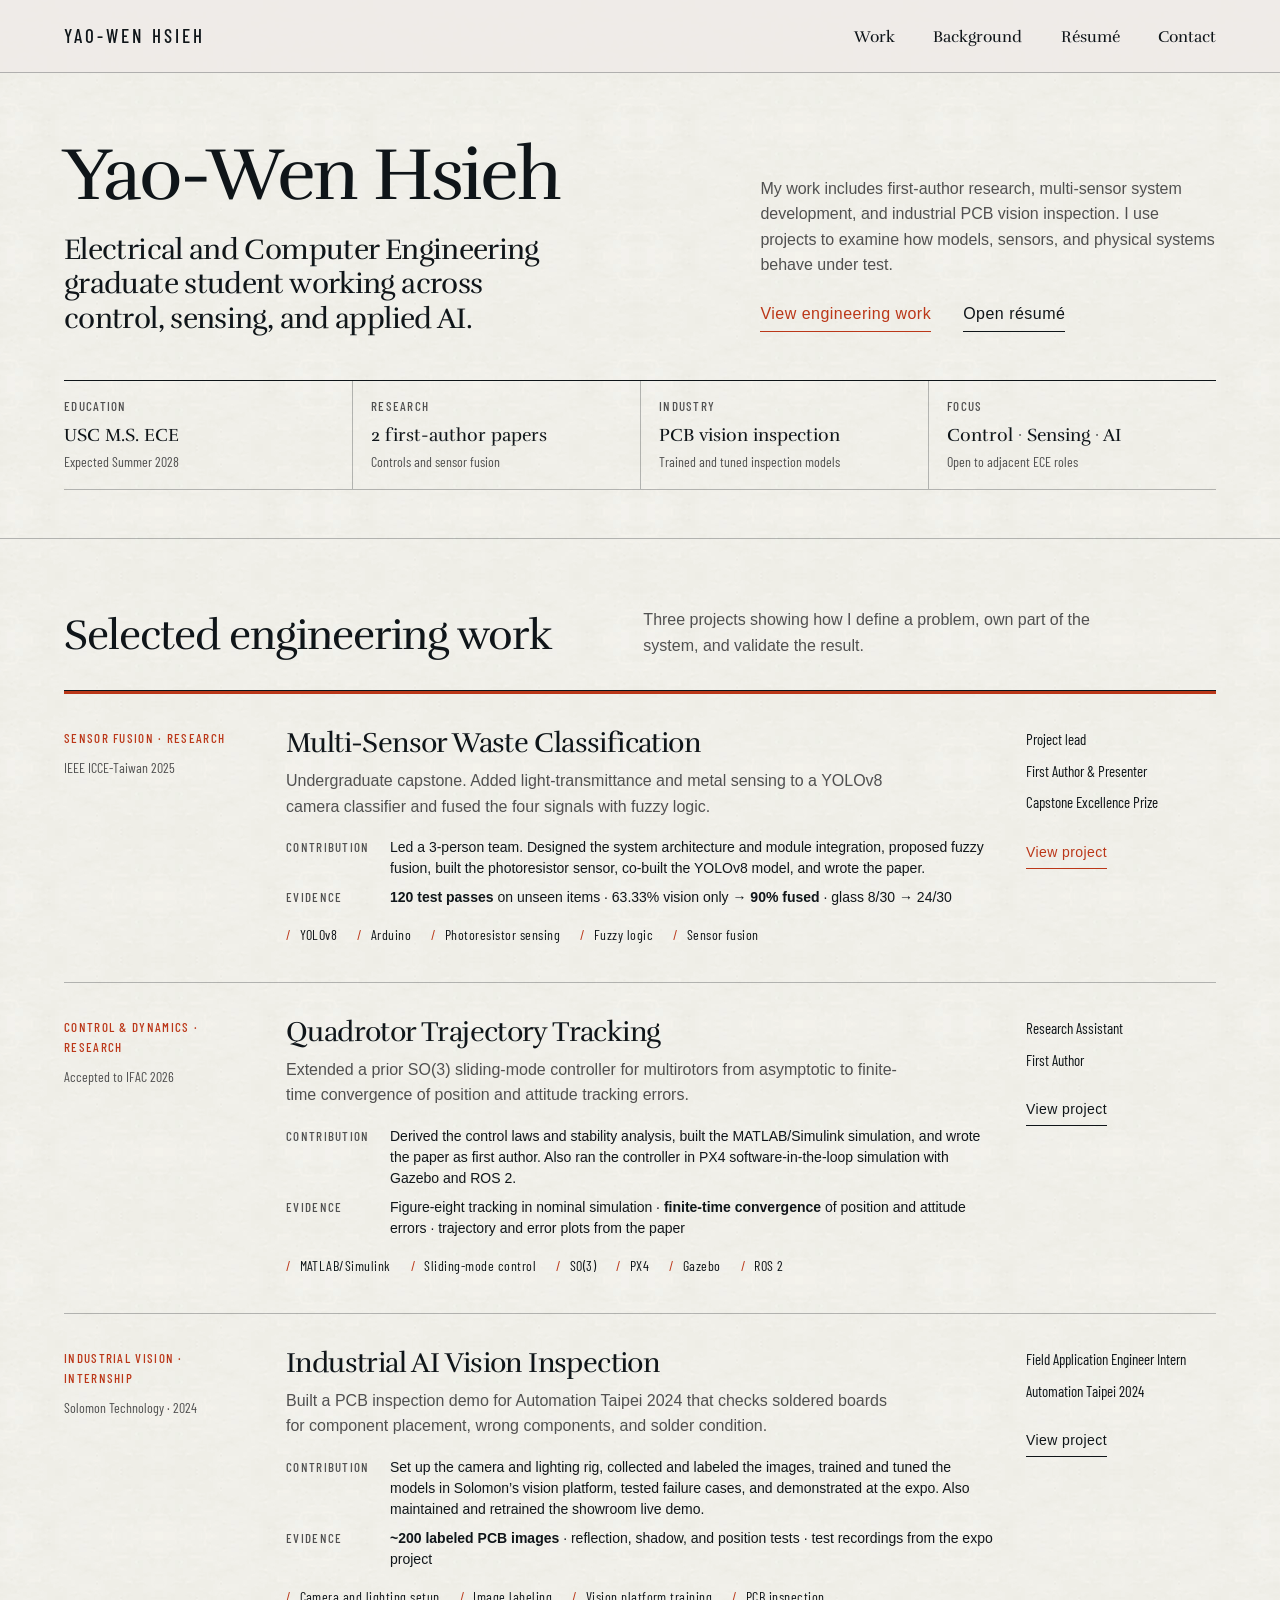
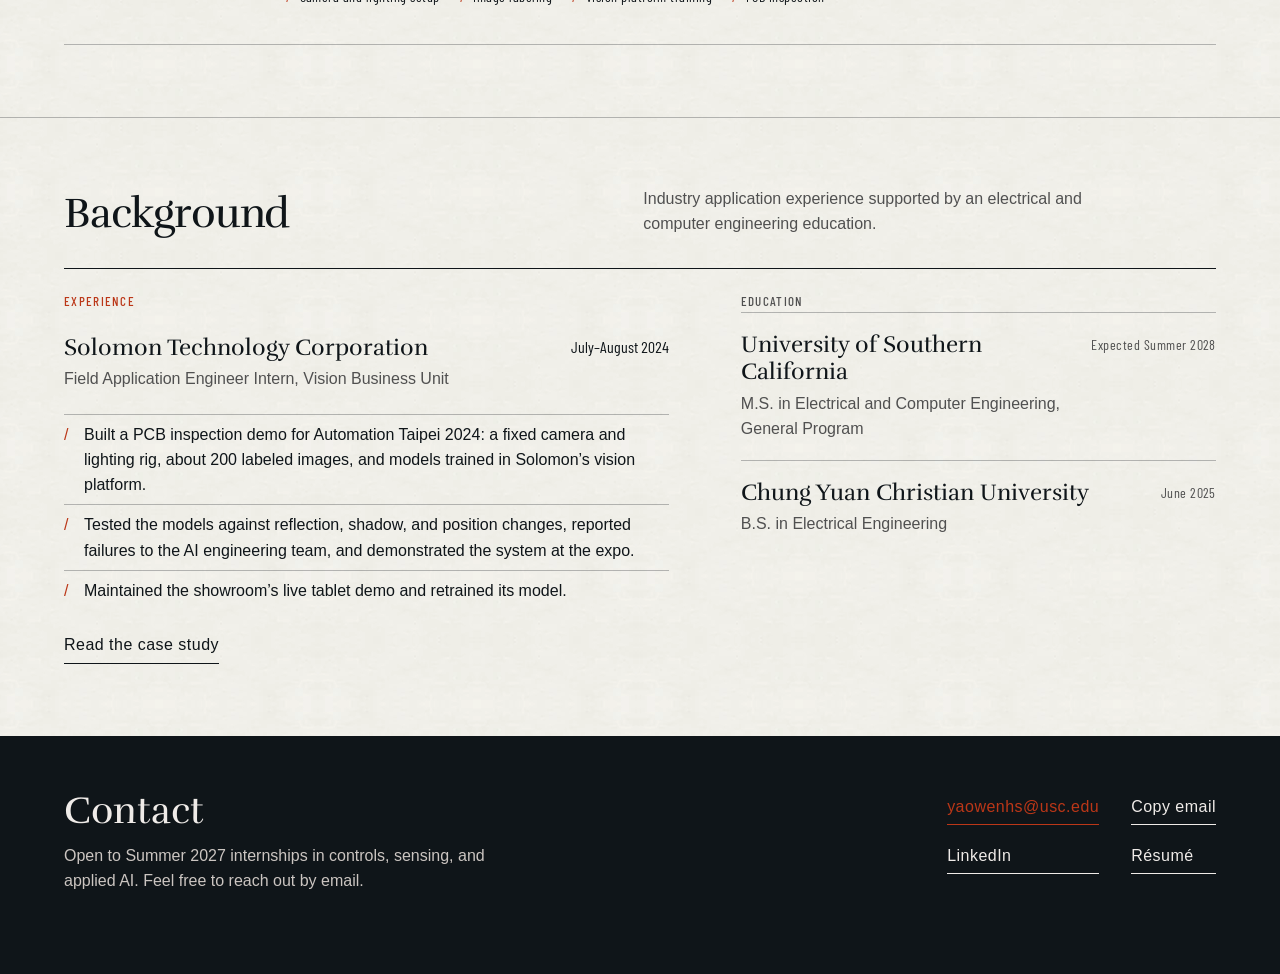
==== index.html @ 4ff39c46 "Initial site" ====
<!doctype html>
<html lang="en">
  <head>
    <meta charset="utf-8">
    <meta name="viewport" content="width=device-width, initial-scale=1">
    <meta name="description" content="Yao-Wen Hsieh is an electrical and computer engineering graduate student working across control, sensing, and applied AI.">
    <title>Yao-Wen Hsieh — Electrical &amp; Computer Engineering</title>
    <link rel="icon" href="assets/favicon.svg" type="image/svg+xml"><link rel="icon" href="assets/favicon-32.png" type="image/png" sizes="32x32"><link rel="apple-touch-icon" href="assets/apple-touch-icon.png"><link rel="canonical" href="https://yaowenhs.com/"><meta property="og:url" content="https://yaowenhs.com/"><meta property="og:type" content="website"><meta property="og:site_name" content="Yao-Wen Hsieh"><meta property="og:title" content="Yao-Wen Hsieh — Electrical &amp; Computer Engineering"><meta property="og:description" content="Yao-Wen Hsieh is an electrical and computer engineering graduate student working across control, sensing, and applied AI."><meta property="og:image" content="https://yaowenhs.com/assets/og.png"><meta property="og:image:width" content="1200"><meta property="og:image:height" content="630"><meta name="twitter:card" content="summary_large_image"><meta name="twitter:title" content="Yao-Wen Hsieh — Electrical &amp; Computer Engineering"><meta name="twitter:description" content="Yao-Wen Hsieh is an electrical and computer engineering graduate student working across control, sensing, and applied AI."><meta name="twitter:image" content="https://yaowenhs.com/assets/og.png">
    <link rel="stylesheet" href="styles.css">
  </head>
  <body>
    <a class="skip-link" href="#main-content">Skip to content</a>
    <header class="site-header">
      <div class="site-header__inner">
        <a class="wordmark" href="index.html" aria-label="Yao-Wen Hsieh home">Yao-Wen Hsieh</a>
        <nav class="site-nav" aria-label="Primary navigation">
          <a href="#work">Work</a><a href="#background">Background</a>
          <a href="assets/YaoWen_Hsieh_Resume.pdf" target="_blank" rel="noopener">Résumé</a><a href="#contact">Contact</a>
        </nav>
      </div>
    </header>

    <main id="main-content">
      <section class="intro section-shell" aria-labelledby="intro-title">
        <div class="intro__identity">
          <h1 id="intro-title">Yao-Wen Hsieh</h1>
          <p class="intro__position">Electrical and Computer Engineering graduate student working across control, sensing, and applied AI.</p>
        </div>
        <div class="intro__summary">
          <p>My work includes first-author research, multi-sensor system development, and industrial PCB vision inspection. I use projects to examine how models, sensors, and physical systems behave under test.</p>
          <div class="intro__actions"><a class="text-link text-link--primary" href="#work">View engineering work</a><a class="text-link" href="assets/YaoWen_Hsieh_Resume.pdf" target="_blank" rel="noopener">Open résumé</a></div>
        </div>
        <dl class="fact-rail" aria-label="Profile summary">
          <div><dt>Education</dt><dd>USC M.S. ECE</dd><span>Expected Summer 2028</span></div>
          <div><dt>Research</dt><dd>2 first-author papers</dd><span>Controls and sensor fusion</span></div>
          <div><dt>Industry</dt><dd>PCB vision inspection</dd><span>Trained and tuned inspection models</span></div>
          <div><dt>Focus</dt><dd>Control · Sensing · AI</dd><span>Open to adjacent ECE roles</span></div>
        </dl>
      </section>

      <section class="project-index section-shell" id="work" aria-labelledby="work-title">
        <div class="dense-heading"><h2 id="work-title">Selected engineering work</h2><p>Three projects showing how I define a problem, own part of the system, and validate the result.</p></div>
        <div class="project-table">
          <article class="project-row project-row--featured">
            <div class="project-row__context"><p class="project-type">Sensor fusion · Research</p><p class="project-status">IEEE ICCE-Taiwan 2025</p></div>
            <div class="project-row__main">
              <h3><a class="project-title-link" href="projects/waste-classification.html">Multi-Sensor Waste Classification</a></h3>
              <p class="project-problem">Undergraduate capstone. Added light-transmittance and metal sensing to a YOLOv8 camera classifier and fused the four signals with fuzzy logic.</p>
              <dl class="project-details">
                <div><dt>Contribution</dt><dd>Led a 3-person team. Designed the system architecture and module integration, proposed fuzzy fusion, built the photoresistor sensor, co-built the YOLOv8 model, and wrote the paper.</dd></div>
                <div><dt>Evidence</dt><dd><strong>120 test passes</strong> on unseen items · 63.33% vision only → <strong>90% fused</strong> · glass 8/30 → 24/30</dd></div>
              </dl>
              <ul class="tech-list" aria-label="Technologies used"><li>YOLOv8</li><li>Arduino</li><li>Photoresistor sensing</li><li>Fuzzy logic</li><li>Sensor fusion</li></ul>
            </div>
            <div class="project-row__outcome"><p>Project lead</p><p>First Author &amp; Presenter</p><p>Capstone Excellence Prize</p><a class="text-link text-link--primary" href="projects/waste-classification.html">View project</a></div>
          </article>

          <article class="project-row">
            <div class="project-row__context"><p class="project-type">Control &amp; dynamics · Research</p><p class="project-status">Accepted to IFAC 2026</p></div>
            <div class="project-row__main">
              <h3><a class="project-title-link" href="projects/uav-trajectory-tracking.html">Quadrotor Trajectory Tracking</a></h3>
              <p class="project-problem">Extended a prior SO(3) sliding-mode controller for multirotors from asymptotic to finite-time convergence of position and attitude tracking errors.</p>
              <dl class="project-details">
                <div><dt>Contribution</dt><dd>Derived the control laws and stability analysis, built the MATLAB/Simulink simulation, and wrote the paper as first author. Also ran the controller in PX4 software-in-the-loop simulation with Gazebo and ROS 2.</dd></div>
                <div><dt>Evidence</dt><dd>Figure-eight tracking in nominal simulation · <strong>finite-time convergence</strong> of position and attitude errors · trajectory and error plots from the paper</dd></div>
              </dl>
              <ul class="tech-list" aria-label="Technologies used"><li>MATLAB/Simulink</li><li>Sliding-mode control</li><li>SO(3)</li><li>PX4</li><li>Gazebo</li><li>ROS 2</li></ul>
            </div>
            <div class="project-row__outcome"><p>Research Assistant</p><p>First Author</p><a class="text-link" href="projects/uav-trajectory-tracking.html">View project</a></div>
          </article>

          <article class="project-row">
            <div class="project-row__context"><p class="project-type">Industrial vision · Internship</p><p class="project-status">Solomon Technology · 2024</p></div>
            <div class="project-row__main">
              <h3><a class="project-title-link" href="projects/industrial-vision-inspection.html">Industrial AI Vision Inspection</a></h3>
              <p class="project-problem">Built a PCB inspection demo for Automation Taipei 2024 that checks soldered boards for component placement, wrong components, and solder condition.</p>
              <dl class="project-details">
                <div><dt>Contribution</dt><dd>Set up the camera and lighting rig, collected and labeled the images, trained and tuned the models in Solomon’s vision platform, tested failure cases, and demonstrated at the expo. Also maintained and retrained the showroom live demo.</dd></div>
                <div><dt>Evidence</dt><dd><strong>~200 labeled PCB images</strong> · reflection, shadow, and position tests · test recordings from the expo project</dd></div>
              </dl>
              <ul class="tech-list" aria-label="Technologies used"><li>Camera and lighting setup</li><li>Image labeling</li><li>Vision platform training</li><li>PCB inspection</li></ul>
            </div>
            <div class="project-row__outcome"><p>Field Application Engineer Intern</p><p>Automation Taipei 2024</p><a class="text-link" href="projects/industrial-vision-inspection.html">View project</a></div>
          </article>
        </div>
      </section>

      <section class="background section-shell" id="background" aria-labelledby="background-title">
        <div class="dense-heading"><h2 id="background-title">Background</h2><p>Industry application experience supported by an electrical and computer engineering education.</p></div>
        <div class="background-grid">
          <article class="background-block">
            <p class="background-label">Experience</p>
            <div class="background-title"><div><h3>Solomon Technology Corporation</h3><p>Field Application Engineer Intern, Vision Business Unit</p></div><time datetime="2024-07">July–August 2024</time></div>
            <ul class="responsibility-list"><li>Built a PCB inspection demo for Automation Taipei 2024: a fixed camera and lighting rig, about 200 labeled images, and models trained in Solomon’s vision platform.</li><li>Tested the models against reflection, shadow, and position changes, reported failures to the AI engineering team, and demonstrated the system at the expo.</li><li>Maintained the showroom’s live tablet demo and retrained its model.</li></ul>
            <a class="text-link" href="projects/industrial-vision-inspection.html">Read the case study</a>
          </article>
          <div class="education-stack">
            <p class="background-label">Education</p>
            <article><div><h3>University of Southern California</h3><p>M.S. in Electrical and Computer Engineering, General Program</p></div><p class="meta-line">Expected Summer 2028</p></article>
            <article><div><h3>Chung Yuan Christian University</h3><p>B.S. in Electrical Engineering</p></div><p class="meta-line">June 2025</p></article>
          </div>
        </div>
      </section>
    </main>

    <footer class="site-footer" id="contact"><div class="section-shell site-footer__inner">
      <div><h2>Contact</h2><p>Open to Summer 2027 internships in controls, sensing, and applied AI. Feel free to reach out by email.</p></div>
      <div class="contact-actions"><a class="text-link text-link--primary" href="mailto:yaowenhs@usc.edu">yaowenhs@usc.edu</a><button class="copy-email" type="button" data-copy-email="yaowenhs@usc.edu">Copy email</button><a class="text-link" href="https://www.linkedin.com/in/yao-wen-hsieh-362135388" target="_blank" rel="noopener">LinkedIn</a><a class="text-link" href="assets/YaoWen_Hsieh_Resume.pdf" target="_blank" rel="noopener">Résumé</a><p class="copy-status" role="status" aria-live="polite"></p></div>
    </div></footer>
    <script src="app.js"></script>
  </body>
</html>
---- styles.css ----
@font-face{font-family:"Rufina";src:url("assets/fonts/rufina-400.ttf") format("truetype");font-weight:400;font-display:swap}
@font-face{font-family:"Rufina";src:url("assets/fonts/rufina-700.ttf") format("truetype");font-weight:700;font-display:swap}
@font-face{font-family:"Barlow Condensed";src:url("assets/fonts/barlow-condensed-400.ttf") format("truetype");font-weight:400;font-display:swap}
@font-face{font-family:"Barlow Condensed";src:url("assets/fonts/barlow-condensed-500.ttf") format("truetype");font-weight:500;font-display:swap}

:root{color-scheme:light;--paper:#efebe8;--paper-deep:#e4ded9;--ink:#0f1519;--oxide:#bb3718;--blue:#315e78;--muted:#505050;--rule:rgba(15,21,25,.28);--display:"Rufina",Georgia,serif;--body:Arial,"Helvetica Neue",sans-serif;--utility:"Barlow Condensed","Arial Narrow",Arial,sans-serif;--max:1480px;--gutter:clamp(32px,5vw,76px)}
*{box-sizing:border-box}
html{scroll-behavior:smooth;scroll-padding-top:92px}
body{margin:0;min-width:1024px;color:var(--ink);background-color:var(--paper);background-image:url("assets/plates/paper-grain.png");font-family:var(--body);font-size:16px;line-height:1.58}
body.project-page{background-position:17px 9px}
::selection{color:var(--paper);background:var(--oxide)}
::-webkit-scrollbar{width:12px;height:12px}::-webkit-scrollbar-track{background:var(--paper-deep)}::-webkit-scrollbar-thumb{background:var(--muted);border:3px solid var(--paper-deep)}
a{color:inherit;text-underline-offset:4px}
button{font:inherit}
a:focus-visible,button:focus-visible,video:focus-visible{outline:2px solid var(--blue);outline-offset:5px}
.skip-link{position:fixed;z-index:100;top:12px;left:12px;padding:8px 12px;color:var(--paper);background:var(--ink);transform:translateY(-160%)}.skip-link:focus{transform:none}
.section-shell,.site-header__inner{width:min(100%,var(--max));margin-inline:auto;padding-inline:var(--gutter)}

.site-header{position:sticky;z-index:20;top:0;background:rgba(239,235,232,.96);border-bottom:1px solid var(--rule)}
.site-header__inner{min-height:72px;display:flex;align-items:center;justify-content:space-between;gap:48px}
.wordmark{font-family:var(--utility);font-size:19px;font-weight:500;letter-spacing:.16em;text-decoration:none;text-transform:uppercase;white-space:nowrap}
.site-nav{display:flex;align-items:center;gap:clamp(24px,3vw,48px)}
.site-nav a{position:relative;padding-block:23px 19px;font-family:var(--display);font-size:16px;text-decoration:none}
.site-nav a::after{position:absolute;right:0;bottom:15px;left:0;height:2px;content:"";background:var(--oxide);transform:scaleX(0);transform-origin:left;transition:transform 180ms cubic-bezier(.16,1,.3,1)}
.site-nav a:hover::after,.site-nav a[aria-current="page"]::after{transform:scaleX(1)}

/* Dense homepage dossier */
.intro{display:grid;grid-template-columns:minmax(0,1.15fr) minmax(360px,.85fr);gap:36px 80px;padding-top:68px;padding-bottom:48px}
.intro h1{margin-bottom:22px;font-family:var(--display);font-size:clamp(58px,5.8vw,86px);font-weight:400;line-height:.94;letter-spacing:-.035em}
.intro__position{max-width:29ch;margin:0;font-family:var(--display);font-size:clamp(25px,2.25vw,34px);line-height:1.2;letter-spacing:-.022em}
.intro__summary{align-self:end;padding-bottom:4px}.intro__summary>p{max-width:60ch;margin-bottom:24px;color:var(--muted)}
.intro__actions{display:flex;gap:32px;align-items:center}
.fact-rail{grid-column:1/-1;display:grid;grid-template-columns:repeat(4,1fr);margin:8px 0 0;border-top:1px solid var(--ink);border-bottom:1px solid var(--rule)}
.fact-rail div{min-width:0;padding:15px 18px 16px 0}.fact-rail div+div{padding-left:18px;border-left:1px solid var(--rule)}
.fact-rail dt,.project-type,.background-label,.project-details dt{font-family:var(--utility);font-size:13px;font-weight:500;letter-spacing:.1em;text-transform:uppercase}
.fact-rail dt{margin-bottom:4px;color:var(--muted)}.fact-rail dd{margin:0 0 2px;font-family:var(--display);font-size:18px}.fact-rail span{display:block;overflow:hidden;color:var(--muted);font-family:var(--utility);font-size:14px;text-overflow:ellipsis;white-space:nowrap}
.project-index,.background{padding-top:68px;padding-bottom:72px;border-top:1px solid var(--rule)}
.dense-heading{display:grid;grid-template-columns:minmax(340px,.9fr) 1fr;gap:64px;align-items:end;margin-bottom:32px}
.dense-heading h2{margin:0;font-family:var(--display);font-size:clamp(34px,3.3vw,48px);font-weight:400;line-height:1.04;letter-spacing:-.025em}.dense-heading p{max-width:55ch;margin:0;color:var(--muted)}
.project-table{border-top:1px solid var(--ink)}
.project-row{display:grid;grid-template-columns:190px minmax(0,1fr) 190px;gap:32px;padding:34px 0 36px;border-bottom:1px solid var(--rule)}
.project-row--featured{border-top:3px solid var(--oxide)}
.project-row__context p,.project-row__outcome p{margin-bottom:8px}.project-type{color:var(--oxide)}.project-status{color:var(--muted);font-family:var(--utility);font-size:14px}
.project-row h3{margin-bottom:10px;font-family:var(--display);font-size:clamp(25px,2.15vw,33px);font-weight:400;line-height:1.1;letter-spacing:-.022em}
.project-title-link{text-decoration-color:transparent;text-decoration-thickness:1px;text-underline-offset:6px;transition:color 180ms cubic-bezier(.16,1,.3,1),text-decoration-color 180ms cubic-bezier(.16,1,.3,1)}
.project-title-link:hover{color:var(--oxide);text-decoration-color:currentColor}
.project-problem{max-width:70ch;margin-bottom:18px;color:var(--muted)}
.project-details{display:grid;gap:8px;margin:0}.project-details div{display:grid;grid-template-columns:88px minmax(0,1fr);gap:16px}.project-details dt{color:var(--muted)}.project-details dd{margin:0;font-size:14px;line-height:1.5}.project-details strong{font-weight:700;color:var(--ink)}
.project-row__outcome{font-family:var(--utility);font-size:15px}.project-row__outcome .text-link{margin-top:18px;font-family:var(--body);font-size:14px}
.background-grid{display:grid;grid-template-columns:1.12fr .88fr;gap:72px;border-top:1px solid var(--ink)}
.background-block,.education-stack{padding-top:22px}.background-label{margin-bottom:22px;color:var(--oxide)}
.background-title{display:grid;grid-template-columns:minmax(0,1fr) auto;gap:24px}.background-title h3,.education-stack h3{margin-bottom:5px;font-family:var(--display);font-size:23px;font-weight:400;line-height:1.2}.background-title p,.education-stack p{margin-bottom:0;color:var(--muted)}.background-title time{font-family:var(--utility);font-variant-numeric:tabular-nums;white-space:nowrap}
.responsibility-list{margin:22px 0 22px;padding:0;list-style:none}.responsibility-list li{padding:7px 0 7px 20px;border-top:1px solid var(--rule)}.responsibility-list li::before{display:inline-block;width:20px;margin-left:-20px;color:var(--oxide);content:"/"}
.education-stack article{display:grid;grid-template-columns:minmax(0,1fr) auto;gap:24px;padding:18px 0;border-top:1px solid var(--rule)}.education-stack .meta-line{margin:3px 0 0;white-space:nowrap}

.hero{min-height:780px;display:grid;grid-template-columns:minmax(360px,.78fr) minmax(540px,1.22fr);gap:clamp(48px,6vw,100px);align-items:start;padding-top:clamp(72px,8vw,120px);padding-bottom:96px}
.hero__identity{position:sticky;top:142px}
h1,h2,h3,p{margin-top:0}
.hero h1{margin-bottom:36px;font-family:var(--display);font-size:clamp(72px,7vw,104px);font-weight:400;line-height:.9;letter-spacing:-.035em}
.hero__position{max-width:18ch;margin-bottom:24px;font-family:var(--display);font-size:clamp(26px,2.35vw,36px);line-height:1.22;letter-spacing:-.022em}
.hero__evidence{max-width:46ch;margin:0;color:var(--muted);font-size:18px;line-height:1.55}
.featured-project{border-top:2px solid var(--oxide)}
.sensor-diagram{min-height:330px;display:grid;grid-template-columns:1fr 58px .9fr .8fr;align-items:center;gap:16px;padding:38px 0;border-bottom:1px solid var(--rule)}
.sensor-diagram__inputs{display:grid;gap:12px}
.diagram-node{position:relative;padding:14px 16px;border:1px solid var(--ink);background:rgba(239,235,232,.74)}
.diagram-node strong,.diagram-node span{display:block}.diagram-node strong{font-family:var(--display);font-size:17px;font-weight:400}.diagram-node span{margin-top:3px;color:var(--muted);font-size:13px;letter-spacing:.07em;text-transform:uppercase}
.sensor-diagram__inputs .diagram-node::after,.diagram-node--process::after{position:absolute;top:50%;left:100%;width:17px;height:1px;content:"";background:var(--blue)}
.sensor-diagram__rail{height:72%;border-top:1px solid var(--blue);border-right:1px solid var(--blue);border-bottom:1px solid var(--blue)}
.diagram-node--process{border-color:var(--blue)}.diagram-node--result{border-color:var(--oxide);color:var(--oxide)}
.featured-project__copy{padding-top:32px}
.featured-project h2{max-width:13ch;margin-bottom:20px;font-family:var(--display);font-size:clamp(38px,3.7vw,58px);font-weight:400;line-height:1.03;letter-spacing:-.03em}
.featured-project__copy>p:not(.meta-line){max-width:58ch;color:var(--muted)}
.meta-line{margin-bottom:12px;color:var(--muted);font-family:var(--utility);font-size:14px;letter-spacing:.035em}
.evidence-strip{display:grid;grid-template-columns:repeat(3,1fr);margin:28px 0 32px;border-top:1px solid var(--rule);border-bottom:1px solid var(--rule)}
.evidence-strip div{padding:16px 14px 17px 0}.evidence-strip div+div{padding-left:14px;border-left:1px solid var(--rule)}
.evidence-strip dt{color:var(--muted);font-size:13px;letter-spacing:.1em;text-transform:uppercase}.evidence-strip dd{margin:2px 0 0;font-family:var(--display);font-size:22px;font-variant-numeric:tabular-nums}
.text-link,.copy-email{display:inline-block;padding:0 0 5px;border:0;border-bottom:1px solid currentColor;background:transparent;cursor:pointer;font-weight:500;letter-spacing:.03em;text-decoration:none}
.text-link:hover,.copy-email:hover{color:var(--oxide)}.text-link--primary{color:var(--oxide)}

.selected-work,.experience,.education{padding-top:112px;padding-bottom:112px;border-top:1px solid var(--rule)}
.section-heading{display:grid;grid-template-columns:minmax(260px,.72fr) 1fr;gap:64px;margin-bottom:62px;align-items:end}
.section-heading h2{margin:0;font-family:var(--display);font-size:clamp(38px,4vw,60px);font-weight:400;line-height:1}.section-heading p{max-width:48ch;margin:0;color:var(--muted)}
.work-list{border-top:1px solid var(--ink)}
.work-entry{display:grid;grid-template-columns:180px minmax(0,1fr) 120px;gap:clamp(28px,4vw,64px);align-items:start;padding:42px 0;border-bottom:1px solid var(--rule)}
.work-entry__index{color:var(--oxide);font-size:14px;font-weight:500;letter-spacing:.1em;text-transform:uppercase}
.work-entry h3,.experience-entry h3,.education-list h3{margin-bottom:10px;font-family:var(--display);font-size:clamp(27px,2.5vw,38px);font-weight:400;line-height:1.12;letter-spacing:-.022em}
.work-entry__summary{display:-webkit-box;max-width:60ch;overflow:hidden;color:var(--muted);-webkit-box-orient:vertical;-webkit-line-clamp:2}
.clamp-line{overflow:hidden;text-overflow:ellipsis;white-space:nowrap}
.tech-list{display:flex;flex-wrap:wrap;gap:8px 20px;margin:16px 0 0;padding:0;list-style:none}.tech-list li{font-family:var(--utility);font-size:14px;letter-spacing:.035em}.tech-list li::before{margin-right:8px;color:var(--oxide);content:"/"}
.work-entry>.text-link{justify-self:end;white-space:nowrap}
.experience-entry{display:grid;grid-template-columns:1fr 180px;gap:24px 64px;padding:34px 0;border-top:1px solid var(--ink);border-bottom:1px solid var(--rule)}
.experience-entry p{margin-bottom:0}.experience-entry__date{text-align:right;font-variant-numeric:tabular-nums}.experience-entry__detail{max-width:72ch;color:var(--muted)}.experience-entry .text-link{justify-self:end;align-self:end}
.education-list{display:grid;grid-template-columns:1fr 1fr;gap:72px;border-top:1px solid var(--ink)}.education-list article{padding-top:32px}.education-list p{margin-bottom:8px}.education-list .meta-line{margin-top:18px}

.site-footer{color:var(--paper);background:var(--ink)}
.site-footer__inner{display:grid;grid-template-columns:1fr 1fr;gap:80px;padding-top:54px;padding-bottom:58px}
.site-footer h2{max-width:16ch;margin-bottom:12px;font-family:var(--display);font-size:clamp(32px,3vw,44px);font-weight:400;line-height:1.08}.site-footer p{max-width:52ch;color:#cbc5c1}.contact-actions{display:grid;grid-template-columns:max-content max-content;align-content:start;justify-content:end;gap:18px 32px;padding-top:4px}.contact-actions .copy-status{grid-column:1/-1;min-height:1.5em;margin:0;color:#cbc5c1;text-align:right}
.site-footer .copy-email{color:var(--paper)}

/* Shared case-study pages */
.project-header{padding-top:62px;padding-bottom:48px;border-bottom:1px solid var(--rule)}
.project-header__grid{display:grid;grid-template-columns:minmax(0,1.25fr) minmax(320px,.75fr);gap:80px;align-items:end}
.project-header h1{max-width:15ch;margin-bottom:20px;font-family:var(--display);font-size:clamp(48px,5vw,72px);font-weight:400;line-height:.98;letter-spacing:-.035em}
.project-lede{max-width:60ch;margin-bottom:0;color:var(--muted);font-size:18px}
.project-facts{margin:0;border-top:1px solid var(--ink)}.project-facts div{display:grid;grid-template-columns:105px 1fr;gap:18px;padding:13px 0;border-bottom:1px solid var(--rule)}.project-facts dt{color:var(--muted);font-size:13px;letter-spacing:.08em;text-transform:uppercase}.project-facts dd{margin:0}
.case-section{display:grid;grid-template-columns:220px minmax(0,1fr);gap:clamp(48px,6vw,96px);justify-content:start;padding-top:58px;padding-bottom:60px;border-bottom:1px solid var(--rule)}
.case-section__label h2{margin:0;font-family:var(--display);font-size:29px;font-weight:400;line-height:1.1}.case-section__content{min-width:0}.case-section__content>p{max-width:75ch;color:var(--muted)}.case-section__content>p:last-child{margin-bottom:0}
.contribution-list{display:grid;grid-template-columns:1fr 1fr;gap:1px;margin:22px 0 0;padding:1px;background:var(--rule);list-style:none}.contribution-list li{padding:16px 18px;background:var(--paper)}
.system-flow{display:grid;grid-template-columns:repeat(5,1fr);gap:18px;margin-top:34px}.system-flow__node{position:relative;display:grid;place-content:center;min-height:112px;padding:14px;border:1px solid var(--ink);font-family:var(--display);font-size:16px;line-height:1.25;text-align:center}.system-flow__node:not(:last-child)::after{position:absolute;top:50%;left:100%;width:19px;height:1px;content:"";background:var(--oxide)}.system-flow__node--accent{border-color:var(--oxide);color:var(--oxide)}
.formula-block{margin:30px 0;padding:28px;border-top:1px solid var(--ink);border-bottom:1px solid var(--ink);font-family:var(--display);font-size:clamp(21px,2.2vw,30px);line-height:1.6;text-align:center}.formula-block span{display:block;color:var(--muted);font-family:var(--body);font-size:13px;letter-spacing:.08em;text-transform:uppercase}
.result-grid{display:grid;grid-template-columns:repeat(3,1fr);gap:1px;margin-top:30px;padding:1px;background:var(--rule)}.result-grid article{padding:24px;background:var(--paper)}.result-grid strong{display:block;margin-bottom:7px;font-family:var(--display);font-size:28px;font-weight:400;font-variant-numeric:tabular-nums}.result-grid span{color:var(--muted)}
.figure-panel{margin:32px 0 0}.figure-panel img{display:block;width:100%;height:auto;border:1px solid var(--rule)}.figure-panel figcaption{margin-top:10px;color:var(--muted);font-size:14px}
.figure-pair{display:grid;grid-template-columns:1.35fr .65fr;gap:24px;align-items:start}.figure-pair .figure-panel:last-child img{aspect-ratio:690/1300;object-fit:cover}
.failure-grid{display:grid;grid-template-columns:repeat(3,1fr);gap:1px;margin-top:30px;padding:1px;background:var(--rule)}.failure-grid--two{grid-template-columns:repeat(2,1fr)}
.failure-grid article{padding:22px;background:var(--paper)}.failure-grid h3{margin-bottom:10px;font-family:var(--display);font-size:23px;font-weight:400}.failure-grid p{margin:0;color:var(--muted);font-size:16px}
.video-grid{display:grid;grid-template-columns:1fr 1fr;gap:24px;margin-top:30px}.video-grid figure{margin:0}.video-grid video{display:block;width:100%;height:auto;aspect-ratio:16/9;color:var(--paper);background:var(--ink);object-fit:contain}.video-grid figcaption{margin-top:9px;color:var(--muted);font-size:14px}
.role-groups{margin-top:26px;border-top:1px solid var(--ink)}
.role-group{display:grid;grid-template-columns:170px minmax(0,1fr);gap:28px;padding:18px 0 16px;border-bottom:1px solid var(--rule)}
.role-group h3{margin:3px 0 0;color:var(--oxide);font-family:var(--utility);font-size:13px;font-weight:500;letter-spacing:.1em;text-transform:uppercase}.role-group--team h3{color:var(--muted)}
.role-group ul{max-width:72ch;margin:0;padding:0;list-style:none}.role-group li{padding:5px 0 5px 20px}.role-group li::before{display:inline-block;width:20px;margin-left:-20px;color:var(--oxide);content:"/"}.role-group--team li{color:var(--muted)}.role-group--team li::before{color:var(--muted)}
.table-wrap{margin-top:32px;margin-bottom:24px;overflow-x:auto}
.figure-panel--diagram{max-width:760px}
.data-table{width:100%;border-collapse:collapse;font-size:15px;line-height:1.45}
.data-table caption{margin-bottom:10px;color:var(--muted);font-family:var(--utility);font-size:13px;font-weight:500;letter-spacing:.1em;text-align:left;text-transform:uppercase}
.data-table thead th{padding:10px 16px 9px 0;border-top:1px solid var(--ink);border-bottom:1px solid var(--ink);color:var(--muted);font-family:var(--utility);font-size:13px;font-weight:500;letter-spacing:.08em;text-align:left;text-transform:uppercase}
.data-table tbody th,.data-table tbody td,.data-table tfoot th,.data-table tfoot td{padding:12px 16px 12px 0;border-bottom:1px solid var(--rule);text-align:left;vertical-align:top}
.data-table tbody th,.data-table tfoot th{font-family:var(--display);font-size:17px;font-weight:400;white-space:nowrap}
.data-table td{color:var(--muted)}
.data-table--results td{color:var(--ink);font-variant-numeric:tabular-nums;white-space:nowrap}.data-table--results td:last-child{color:var(--muted)}
.data-table--results .is-regression td:last-child{color:var(--oxide)}
.data-table tfoot th,.data-table tfoot td{border-top:1px solid var(--ink);border-bottom:1px solid var(--ink);font-weight:700}.data-table tfoot th{font-weight:400}
.figure-split{display:grid;grid-template-columns:minmax(0,1.1fr) minmax(0,.9fr);gap:36px;align-items:start;margin-top:8px}
.figure-split__text{padding-top:32px}.figure-split__text h3{margin-bottom:12px;font-family:var(--display);font-size:22px;font-weight:400}.figure-split__text p{color:var(--muted);font-size:15px}.figure-split__text p:last-child{margin-bottom:0}
.note-line{margin-top:18px;padding-top:12px;border-top:1px solid var(--rule);font-size:14px}
.limitation{margin-top:30px;padding:24px;border:1px solid var(--oxide)}.limitation h3{margin-bottom:9px;font-family:var(--display);font-size:22px;font-weight:400}.limitation p{margin:0;color:var(--muted)}
.project-nav{display:flex;align-items:center;justify-content:space-between;padding-top:42px;padding-bottom:46px}

@media(max-width:1180px){:root{--gutter:34px}.intro{grid-template-columns:minmax(0,1fr) 390px;gap:32px 48px}.fact-rail dd{font-size:16px}.project-row{grid-template-columns:160px minmax(0,1fr) 165px;gap:24px}.project-details div{grid-template-columns:78px minmax(0,1fr)}.background-grid{gap:46px}.hero{grid-template-columns:minmax(330px,.78fr) minmax(500px,1.22fr);gap:48px}.hero h1{font-size:78px}.featured-project h2{font-size:44px}.work-entry{grid-template-columns:150px minmax(0,1fr) 110px;gap:30px}.project-header__grid{gap:48px}.case-section{grid-template-columns:190px minmax(0,1fr);gap:46px}.role-group{grid-template-columns:140px minmax(0,1fr);gap:20px}.figure-split{gap:24px}.system-flow{gap:10px}.system-flow__node:not(:last-child)::after{width:11px}}
@media(prefers-reduced-motion:reduce){html{scroll-behavior:auto}*,*::before,*::after{transition-duration:.01ms!important;animation-duration:.01ms!important}}
.role-groups--notes{margin-top:30px}.formula-block+.role-groups--notes{margin-top:-30px;border-top:0}.case-section__content>.figure-panel+p{margin-top:28px}.role-groups--notes p{max-width:72ch;margin:0;color:var(--muted)}

.paper-link{margin-top:1.25rem;display:flex;align-items:baseline;gap:1rem;flex-wrap:wrap}
.paper-link .meta-line{margin:0}
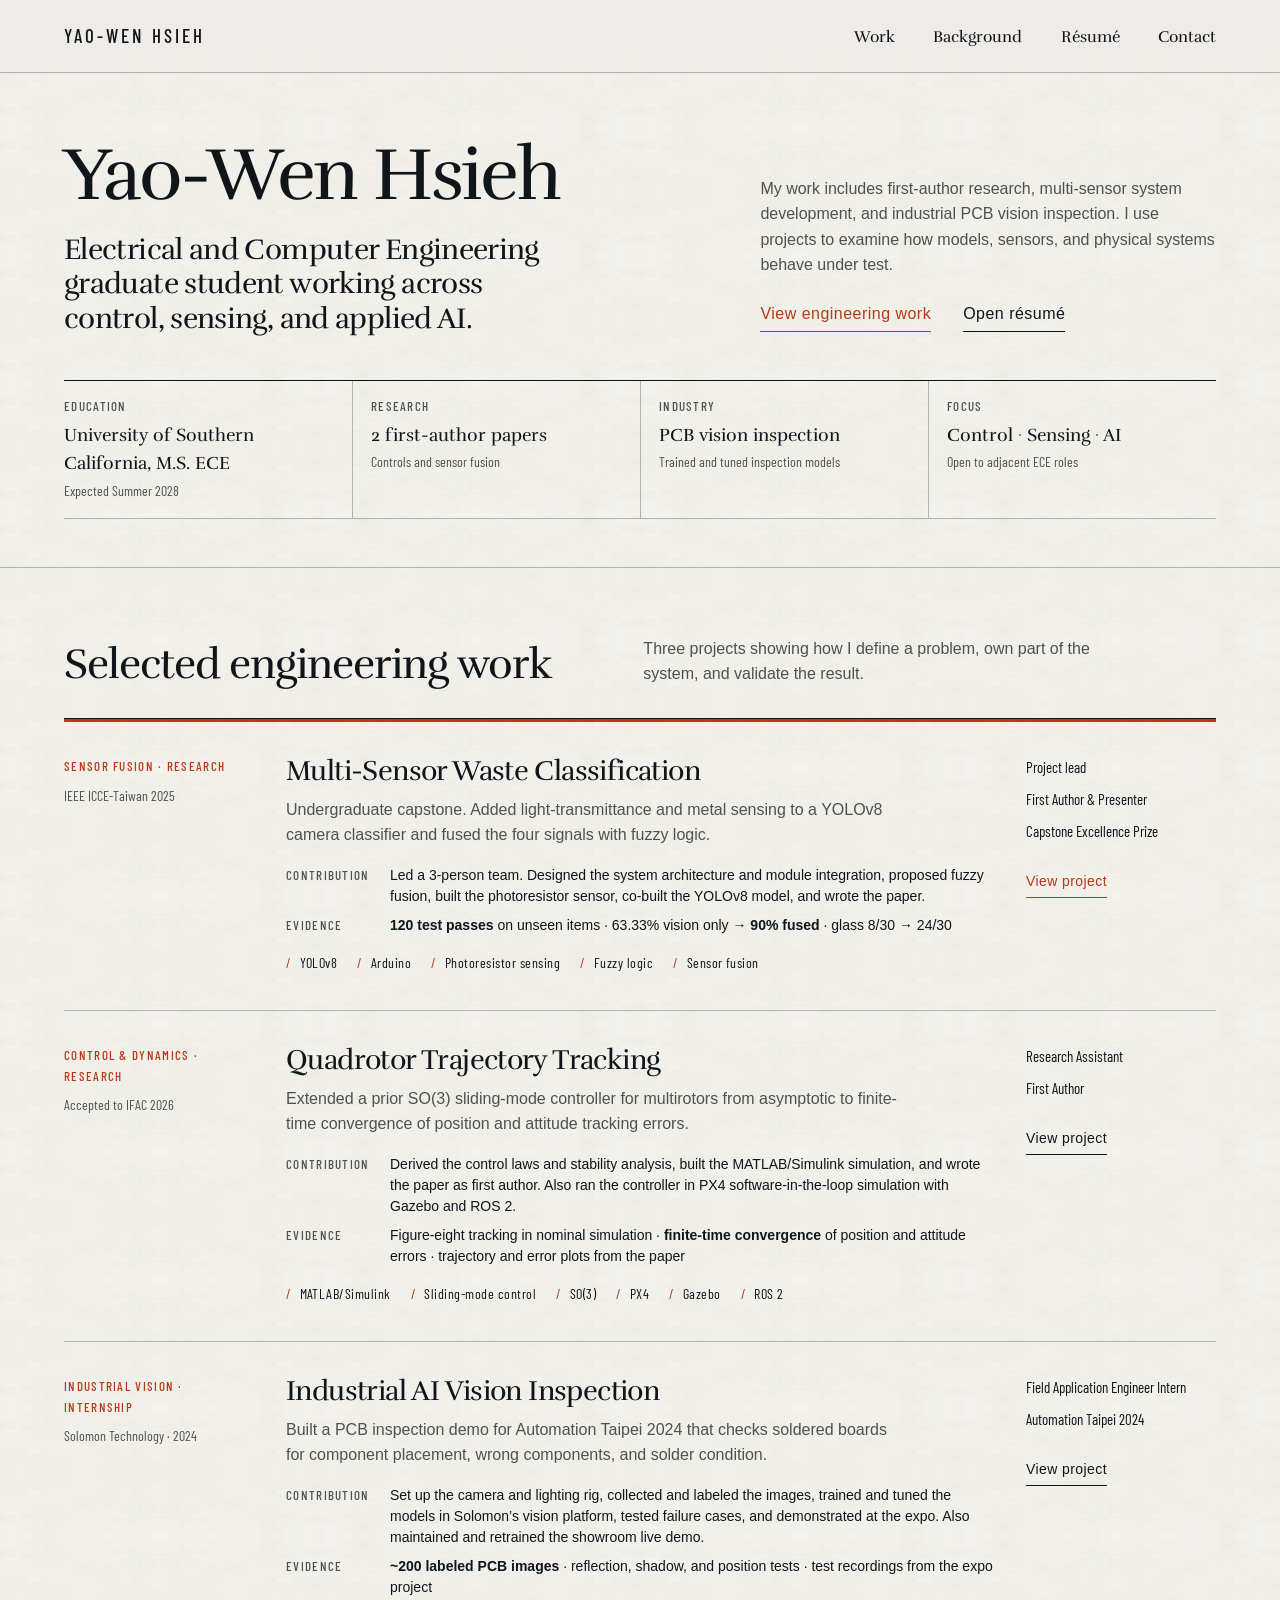
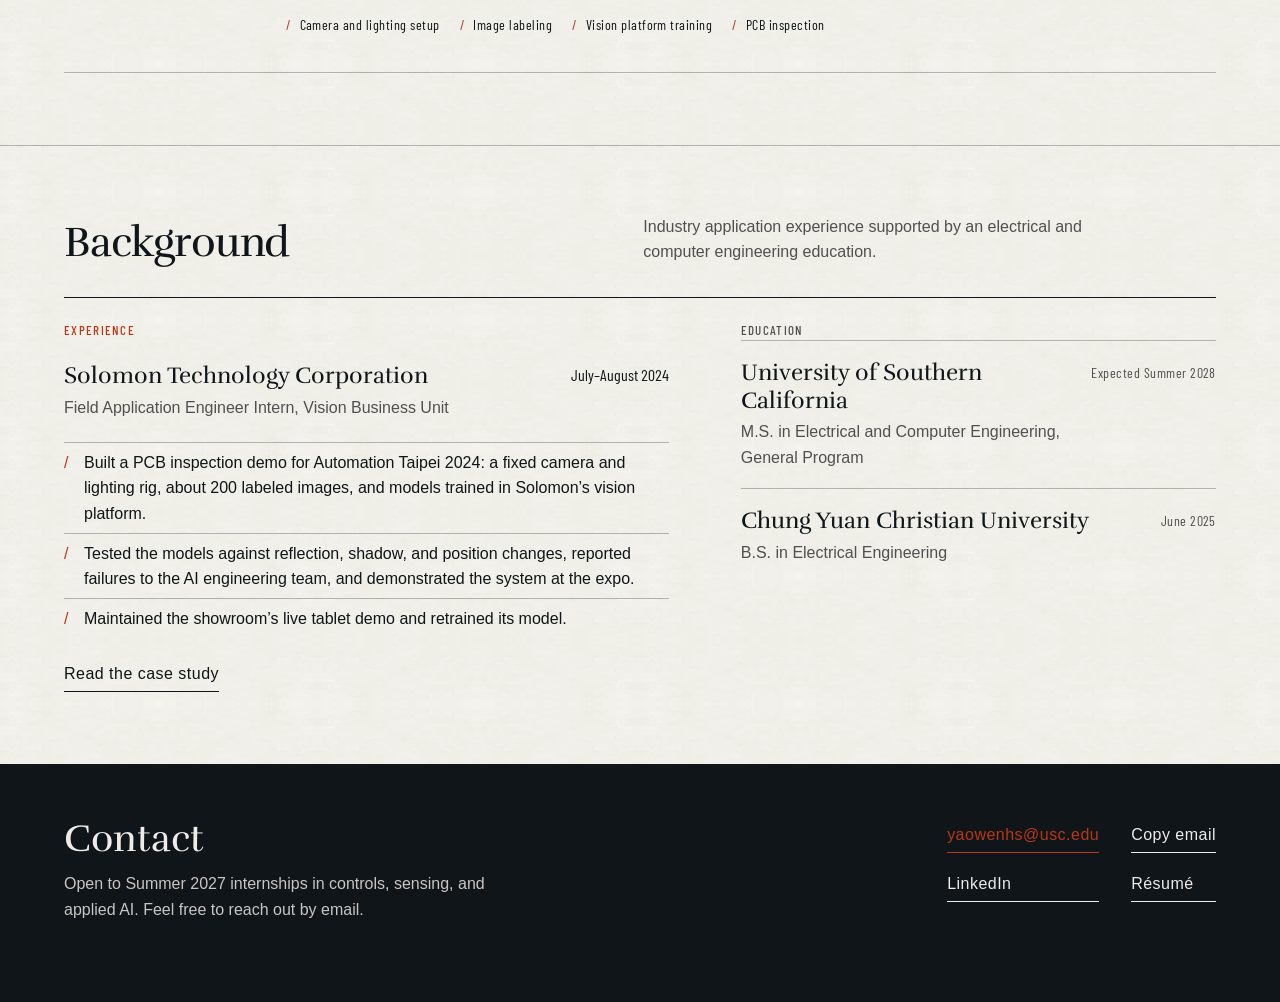
==== commit 3aa91bf0: "Update index.html" ====
--- a/index.html
+++ b/index.html
@@ -31,7 +31,7 @@
           <div class="intro__actions"><a class="text-link text-link--primary" href="#work">View engineering work</a><a class="text-link" href="assets/YaoWen_Hsieh_Resume.pdf" target="_blank" rel="noopener">Open résumé</a></div>
         </div>
         <dl class="fact-rail" aria-label="Profile summary">
-          <div><dt>Education</dt><dd>USC M.S. ECE</dd><span>Expected Summer 2028</span></div>
+          <div><dt>Education</dt><dd>University of Southern California, M.S. ECE</dd><span>Expected Summer 2028</span></div>
           <div><dt>Research</dt><dd>2 first-author papers</dd><span>Controls and sensor fusion</span></div>
           <div><dt>Industry</dt><dd>PCB vision inspection</dd><span>Trained and tuned inspection models</span></div>
           <div><dt>Focus</dt><dd>Control · Sensing · AI</dd><span>Open to adjacent ECE roles</span></div>
--- a/styles.css
+++ b/styles.css
@@ -6,7 +6,7 @@
 :root{color-scheme:light;--paper:#efebe8;--paper-deep:#e4ded9;--ink:#0f1519;--oxide:#bb3718;--blue:#315e78;--muted:#505050;--rule:rgba(15,21,25,.28);--display:"Rufina",Georgia,serif;--body:Arial,"Helvetica Neue",sans-serif;--utility:"Barlow Condensed","Arial Narrow",Arial,sans-serif;--max:1480px;--gutter:clamp(32px,5vw,76px)}
 *{box-sizing:border-box}
 html{scroll-behavior:smooth;scroll-padding-top:92px}
-body{margin:0;min-width:1024px;color:var(--ink);background-color:var(--paper);background-image:url("assets/plates/paper-grain.png");font-family:var(--body);font-size:16px;line-height:1.58}
+body{margin:0;color:var(--ink);background-color:var(--paper);background-image:url("assets/plates/paper-grain.png");font-family:var(--body);font-size:16px;line-height:1.58}
 body.project-page{background-position:17px 9px}
 ::selection{color:var(--paper);background:var(--oxide)}
 ::-webkit-scrollbar{width:12px;height:12px}::-webkit-scrollbar-track{background:var(--paper-deep)}::-webkit-scrollbar-thumb{background:var(--muted);border:3px solid var(--paper-deep)}
@@ -141,3 +141,32 @@
 
 .paper-link{margin-top:1.25rem;display:flex;align-items:baseline;gap:1rem;flex-wrap:wrap}
 .paper-link .meta-line{margin:0}
+
+/* Phone layout (desktop >=1024px unchanged) */
+@media(max-width:1023px){
+:root{--gutter:20px}
+html{scroll-padding-top:120px}
+.site-header__inner{flex-wrap:wrap;gap:0 24px;min-height:0;padding-top:10px}
+.wordmark{display:flex;align-items:center;min-height:44px}
+.site-nav{flex-wrap:wrap;gap:0 22px;width:100%}
+.site-nav a{display:flex;align-items:center;min-height:44px;padding-block:0}.site-nav a::after{bottom:6px}
+.intro,.dense-heading,.background-grid,.project-header__grid,.case-section,.site-footer__inner,.figure-split,.figure-pair,.education-list,.section-heading,.hero,.experience-entry{grid-template-columns:minmax(0,1fr);gap:24px}
+.intro{padding-top:40px}.intro h1{font-size:clamp(44px,12vw,58px)}.intro__actions{flex-wrap:wrap;gap:4px 28px}
+.fact-rail,.evidence-strip{grid-template-columns:minmax(0,1fr)}.fact-rail div,.fact-rail div+div,.evidence-strip div,.evidence-strip div+div{padding:12px 0;border-left:0;border-top:1px solid var(--rule)}.fact-rail div:first-child{border-top:0}.fact-rail span{white-space:normal}
+.project-index,.background{padding-top:44px;padding-bottom:48px}
+.project-row{grid-template-columns:minmax(0,1fr);gap:14px;padding:26px 0}
+.project-details div,.project-facts div,.role-group{grid-template-columns:minmax(0,1fr);gap:4px}
+.background-grid{gap:8px}.background-title,.education-stack article{grid-template-columns:minmax(0,1fr);gap:4px}.education-stack .meta-line{white-space:normal}
+.project-header{padding-top:36px;padding-bottom:32px}.project-header h1{font-size:clamp(38px,10vw,52px)}
+.case-section{padding-top:36px;padding-bottom:40px}
+.contribution-list,.result-grid,.failure-grid,.failure-grid--two,.video-grid{grid-template-columns:minmax(0,1fr)}
+.system-flow{grid-template-columns:minmax(0,1fr);gap:14px}.system-flow__node{min-height:56px}.system-flow__node:not(:last-child)::after{top:100%;left:50%;width:1px;height:15px}
+.formula-block{padding:20px 0;overflow-x:auto}
+.figure-split__text{padding-top:0}.figure-pair .figure-panel:last-child img{aspect-ratio:auto}
+.site-footer__inner{padding-top:40px;padding-bottom:44px}.contact-actions{grid-template-columns:max-content max-content;justify-content:start;gap:4px 28px}.contact-actions>a,.contact-actions>button{justify-self:start;max-width:100%}.contact-actions .copy-status{text-align:left}
+.text-link,.copy-email{display:inline-flex;align-items:flex-end;min-height:44px}
+.project-nav{flex-direction:column;align-items:flex-start;gap:8px}
+img,video{max-width:100%;height:auto}
+.hero__identity{position:static}
+.project-details dd,.figure-split__text p,.case-section__content>p,.project-row__outcome{font-size:16px}
+}
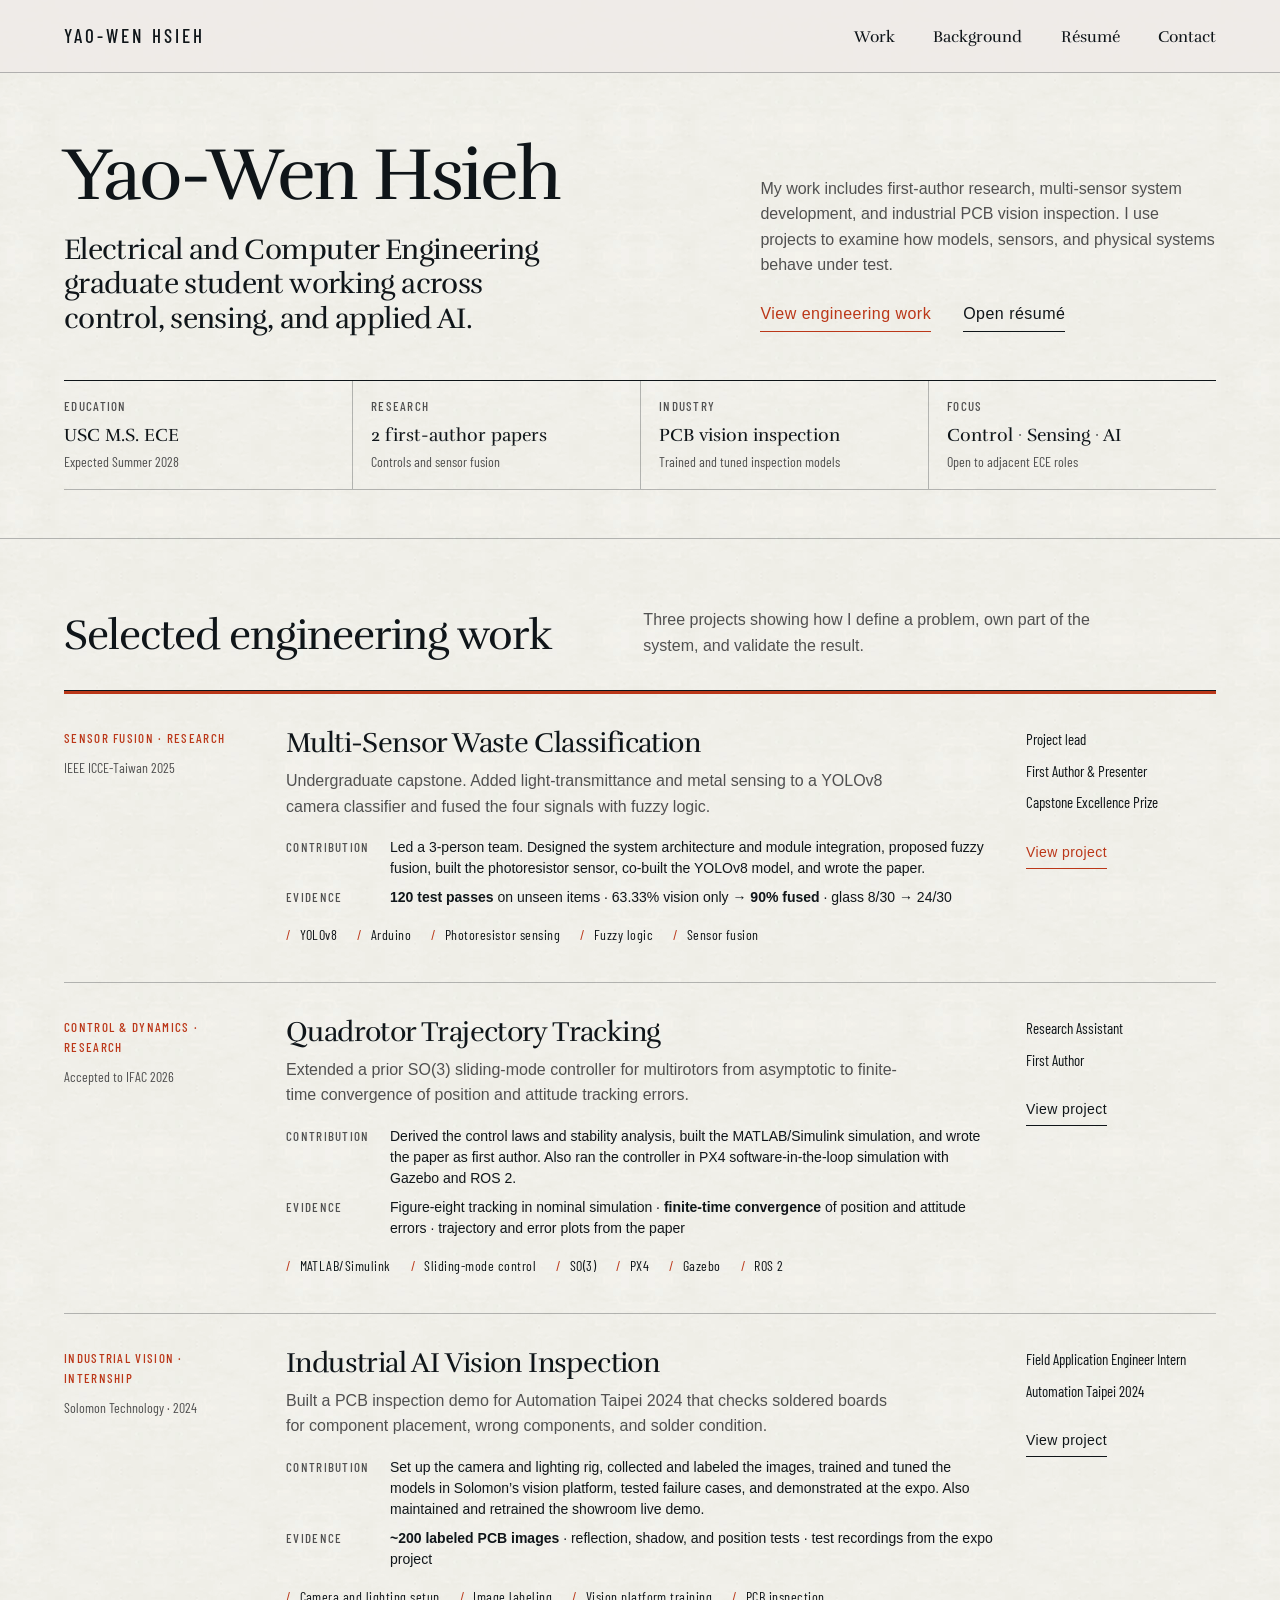
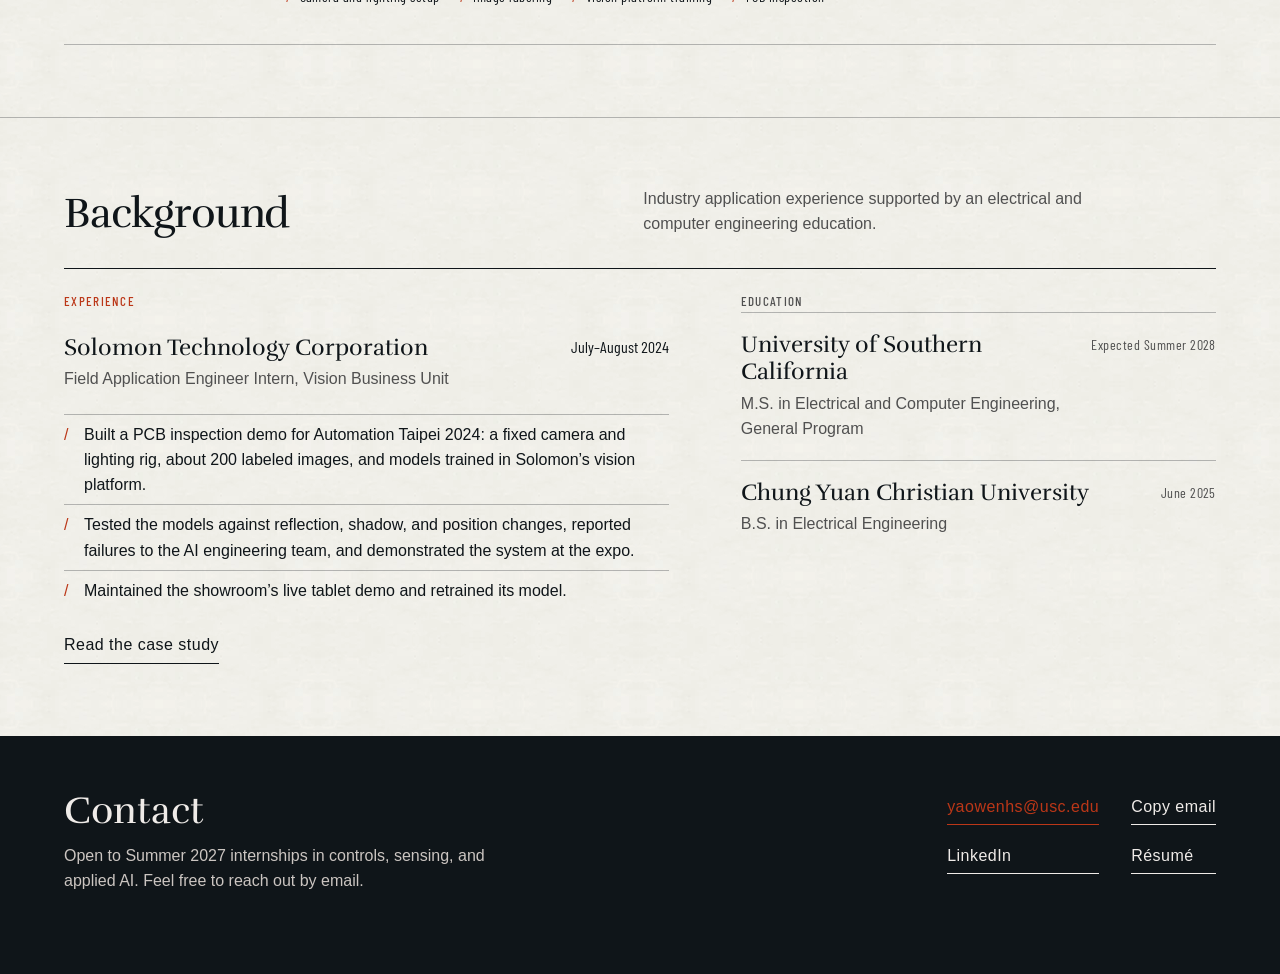
==== commit 097f2c1c: "Update LinkedIn link" ====
--- a/index.html
+++ b/index.html
@@ -31,7 +31,7 @@
           <div class="intro__actions"><a class="text-link text-link--primary" href="#work">View engineering work</a><a class="text-link" href="assets/YaoWen_Hsieh_Resume.pdf" target="_blank" rel="noopener">Open résumé</a></div>
         </div>
         <dl class="fact-rail" aria-label="Profile summary">
-          <div><dt>Education</dt><dd>University of Southern California, M.S. ECE</dd><span>Expected Summer 2028</span></div>
+          <div><dt>Education</dt><dd>USC M.S. ECE</dd><span>Expected Summer 2028</span></div>
           <div><dt>Research</dt><dd>2 first-author papers</dd><span>Controls and sensor fusion</span></div>
           <div><dt>Industry</dt><dd>PCB vision inspection</dd><span>Trained and tuned inspection models</span></div>
           <div><dt>Focus</dt><dd>Control · Sensing · AI</dd><span>Open to adjacent ECE roles</span></div>
@@ -105,7 +105,7 @@
 
     <footer class="site-footer" id="contact"><div class="section-shell site-footer__inner">
       <div><h2>Contact</h2><p>Open to Summer 2027 internships in controls, sensing, and applied AI. Feel free to reach out by email.</p></div>
-      <div class="contact-actions"><a class="text-link text-link--primary" href="mailto:yaowenhs@usc.edu">yaowenhs@usc.edu</a><button class="copy-email" type="button" data-copy-email="yaowenhs@usc.edu">Copy email</button><a class="text-link" href="https://www.linkedin.com/in/yao-wen-hsieh-362135388" target="_blank" rel="noopener">LinkedIn</a><a class="text-link" href="assets/YaoWen_Hsieh_Resume.pdf" target="_blank" rel="noopener">Résumé</a><p class="copy-status" role="status" aria-live="polite"></p></div>
+      <div class="contact-actions"><a class="text-link text-link--primary" href="mailto:yaowenhs@usc.edu">yaowenhs@usc.edu</a><button class="copy-email" type="button" data-copy-email="yaowenhs@usc.edu">Copy email</button><a class="text-link" href="https://www.linkedin.com/in/yaowenhs" target="_blank" rel="noopener">LinkedIn</a><a class="text-link" href="assets/YaoWen_Hsieh_Resume.pdf" target="_blank" rel="noopener">Résumé</a><p class="copy-status" role="status" aria-live="polite"></p></div>
     </div></footer>
     <script src="app.js"></script>
   </body>
